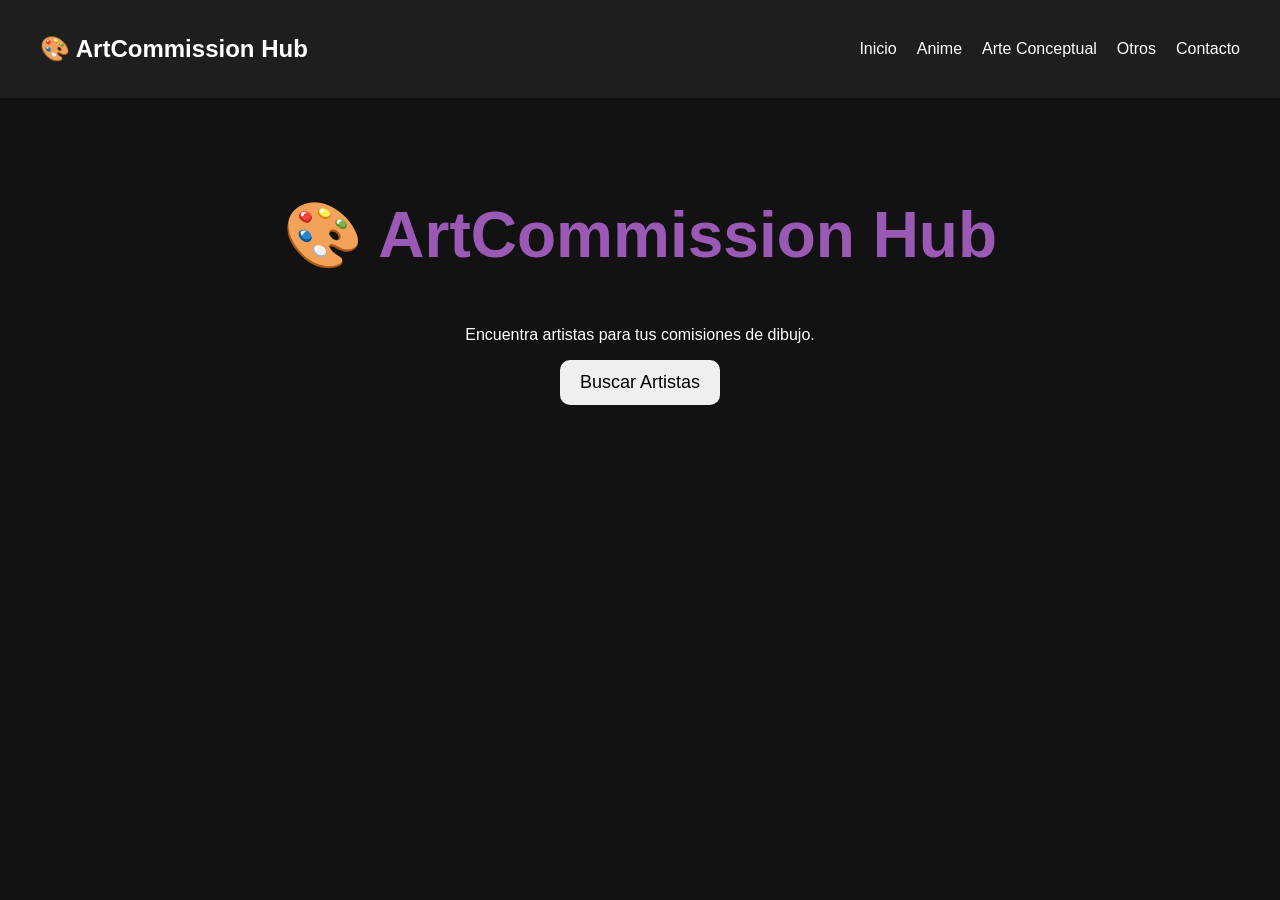
==== index.html @ eaa62bd5 "Landing page inicial" ====
<!DOCTYPE html>
<html lang="es">
<head>
    <meta charset="UTF-8">
    <meta name="viewport" content="width=device-width, initial-scale=1.0">
    <title>ArtCommission Hub</title>
    <link rel="stylesheet" href="style.css">
</head>
<body>

    <nav>
        <h2>🎨 ArtCommission Hub</h2>

        <ul>
            <li>Inicio</li>
            <li>Anime</li>
            <li>Arte Conceptual</li>
            <li>Otros</li>
            <li>Contacto</li>
        </ul>
    </nav>

    <section>
        <h1>🎨 ArtCommission Hub</h1>
        <p>Encuentra artistas para tus comisiones de dibujo.</p>
        <button>Buscar Artistas</button>
    </section>

    <script src="script.js"></script>

</body>
</html>
---- style.css ----
body {
    margin: 0;
    font-family: Arial, sans-serif;
    background-color: #121212;
    color: white;
}

nav {
    background-color: #1e1e1e;
    padding: 15px 40px;

    display: flex;
    justify-content: space-between;
    align-items: center;
}

ul {
    list-style: none;
    display: flex;
    gap: 20px;
}

li {
    cursor: pointer;
}

section {
    text-align: center;
    margin-top: 100px;
}

h1 {
    color: #9b59b6;
    font-size: 4rem;
}

button {
    padding: 12px 20px;
    border: none;
    border-radius: 10px;
    font-size: 18px;
    cursor: pointer;
}
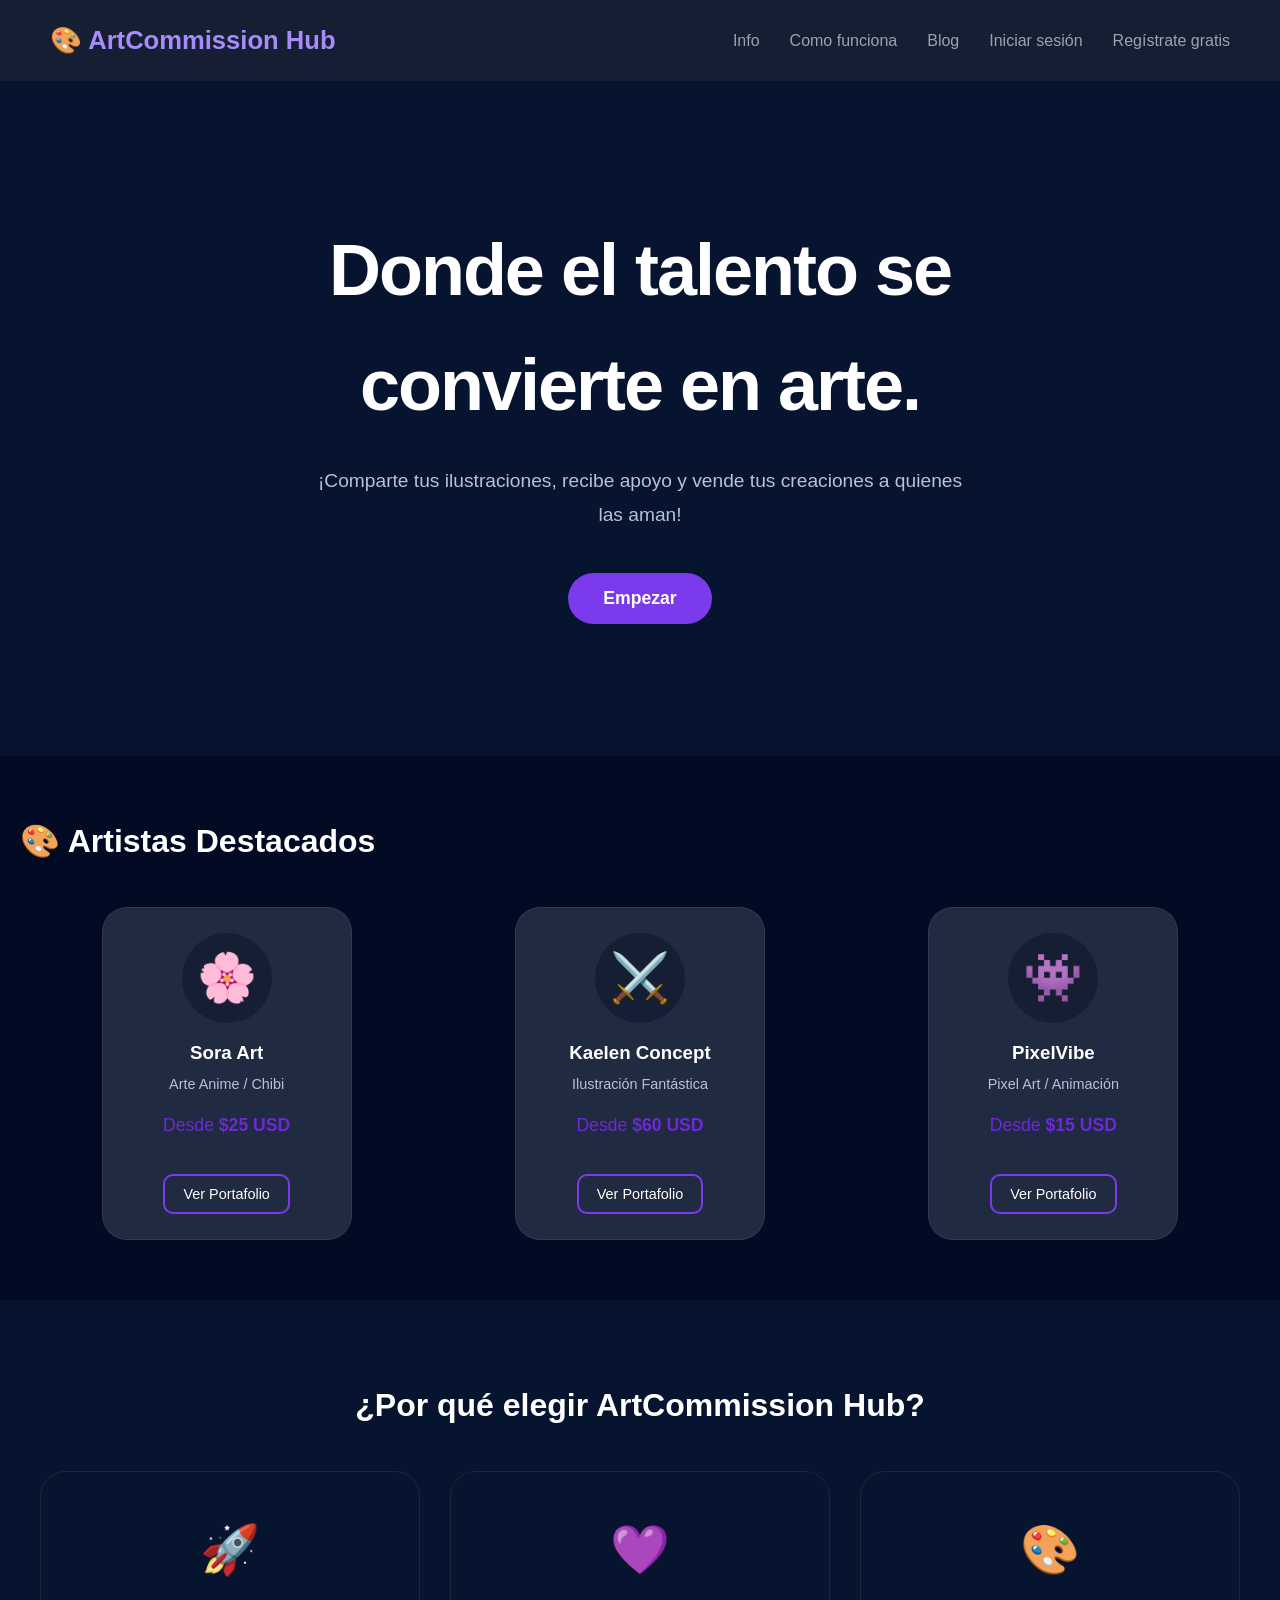
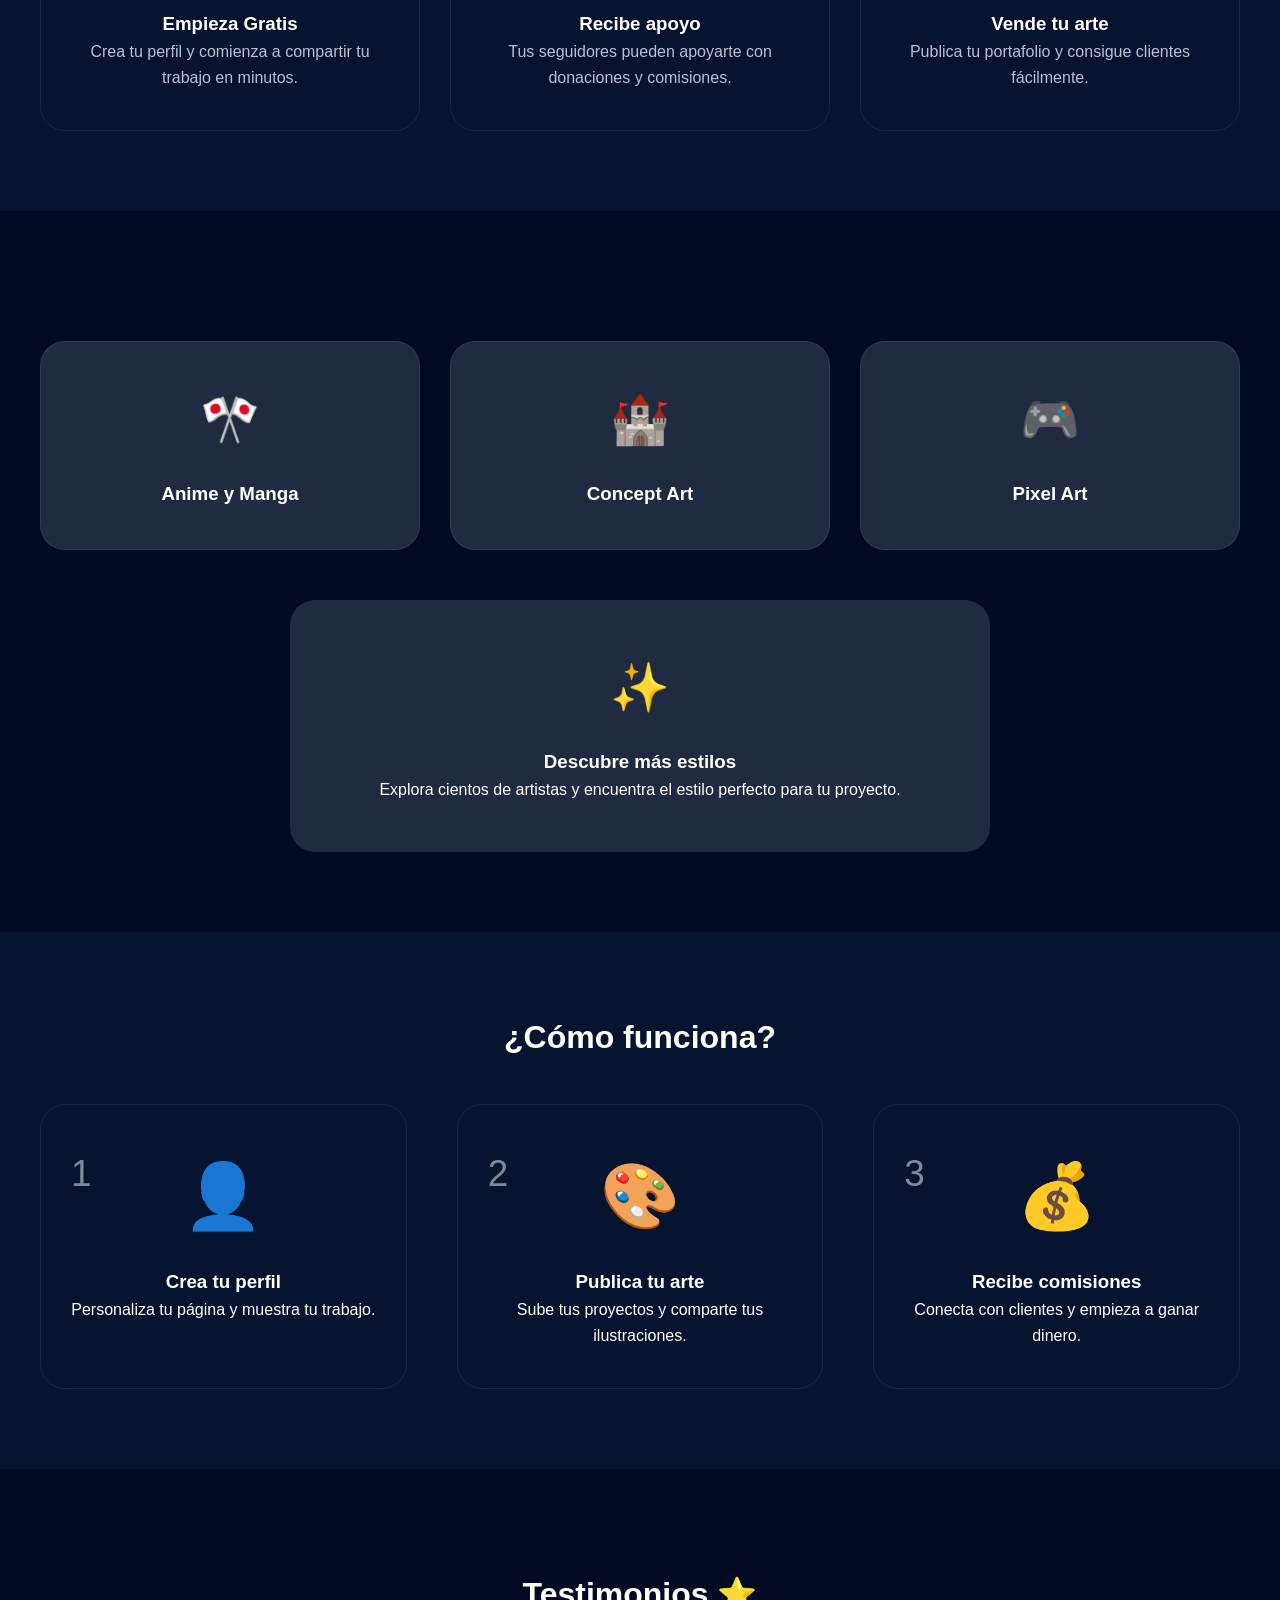
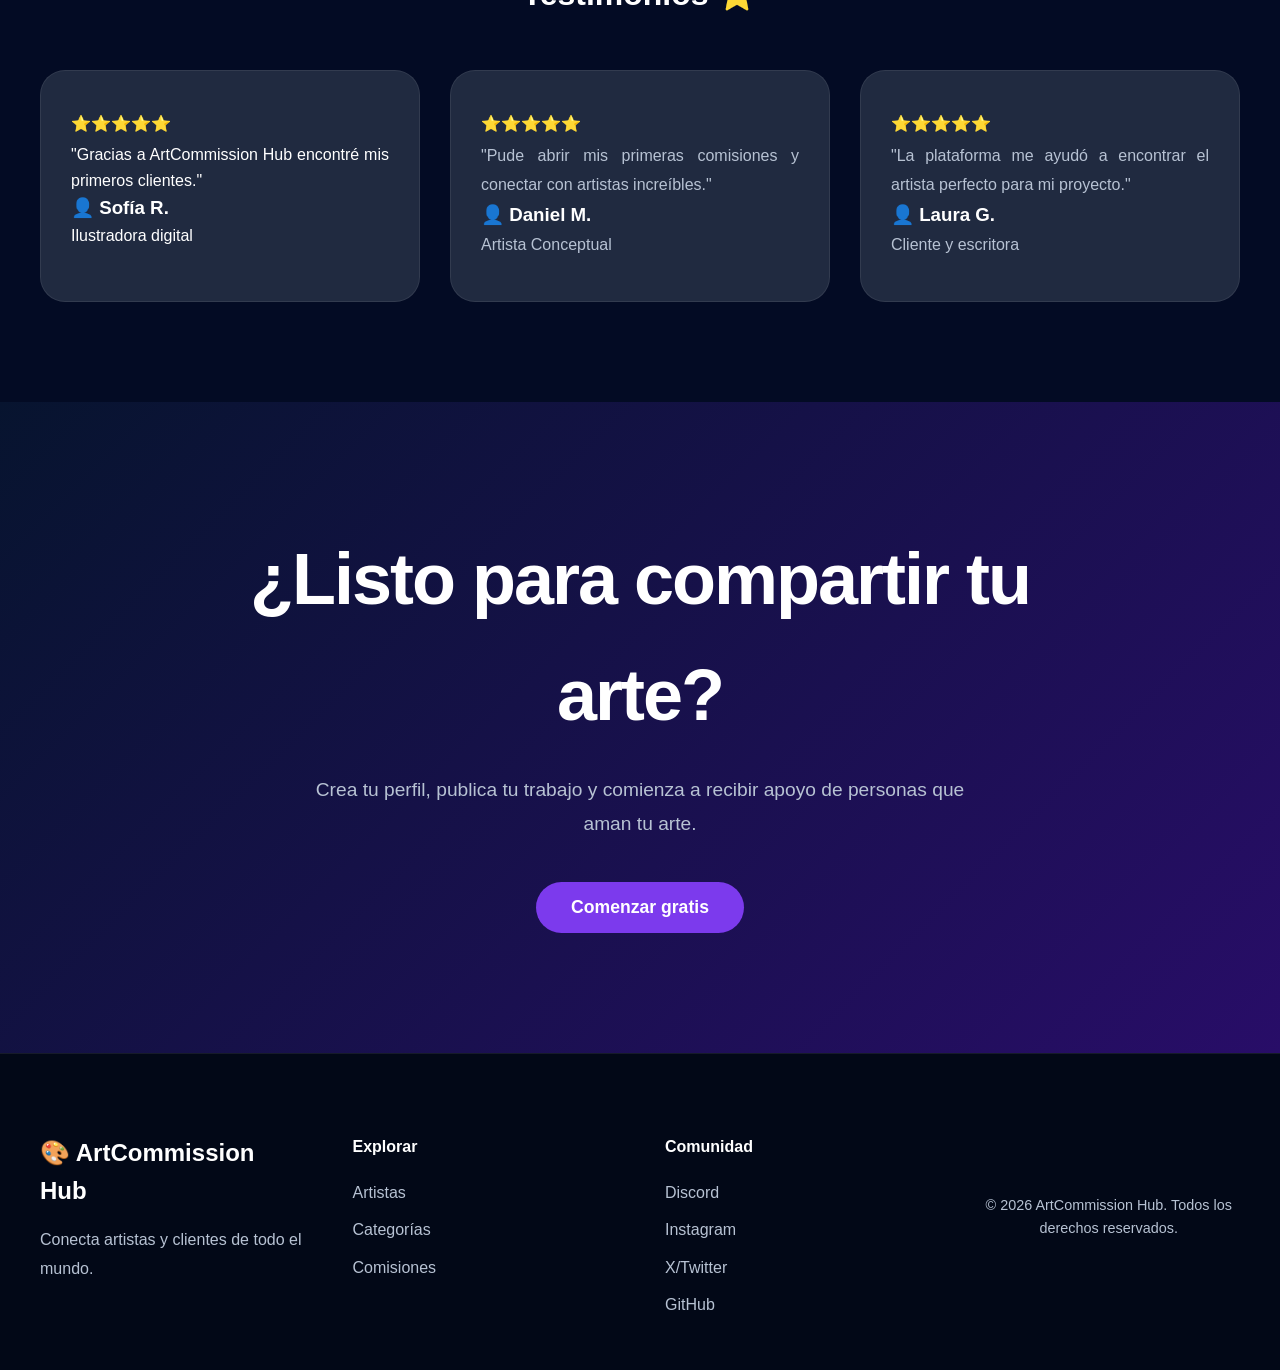
==== commit 1f2416a6: "reverse se sacaron los code de inicio" ====
--- a/index.html
+++ b/index.html
@@ -12,21 +12,216 @@
         <h2>🎨 ArtCommission Hub</h2>
 
         <ul>
-            <li>Inicio</li>
-            <li>Anime</li>
-            <li>Arte Conceptual</li>
-            <li>Otros</li>
-            <li>Contacto</li>
+            <li>Info</li>
+            <li>Como funciona</li>
+            <li>Blog</li>
+            <li>Iniciar sesión</li>
+            <li>Regístrate gratis</li>
         </ul>
     </nav>
 
-    <section>
-        <h1>🎨 ArtCommission Hub</h1>
-        <p>Encuentra artistas para tus comisiones de dibujo.</p>
-        <button>Buscar Artistas</button>
+    <main>
+        <section class="hero-section">
+            <h1>Donde el talento se convierte en arte.</h1>
+            <p>¡Comparte tus ilustraciones, recibe apoyo y vende tus creaciones a quienes las aman!</p>
+            <button>Empezar</button>
+        </section>
+    
+        <section class="artists-section">
+            <h2>🎨 Artistas Destacados</h2>
+            <div class="artists-grid">
+        <!-- Tarjeta Artista 1 -->
+            <div class="card artist-card">
+                <div class="profile-pic">🌸</div>
+                <h3>Sora Art</h3>
+                <p class="specialty">Arte Anime / Chibi</p>
+                <p class="price">Desde <strong>$25 USD</strong></p>
+                <button class="btn-sm">Ver Portafolio</button>
+            </div>
+
+        <!-- Tarjeta Artista 2 -->
+            <div class="card artist-card">
+                <div class="profile-pic">⚔️</div>
+                <h3>Kaelen Concept</h3>
+                <p class="specialty">Ilustración Fantástica</p>
+                <p class="price">Desde <strong>$60 USD</strong></p>
+                <button class="btn-sm">Ver Portafolio</button>
+            </div>
+
+        <!-- Tarjeta Artista 3 -->
+            <div class="card artist-card">
+                <div class="profile-pic">👾</div>
+                <h3>PixelVibe</h3>
+                <p class="specialty">Pixel Art / Animación</p>
+                <p class="price">Desde <strong>$15 USD</strong></p>
+                <button class="btn-sm">Ver Portafolio</button>
+            </div>
+        </section>
+
+        <section class="features-section">
+            <h2>¿Por qué elegir ArtCommission Hub?</h2>
+
+            <div class="features-grid">
+        <!-- Tarjeta feature 1 -->
+                <div class="card features-card">
+                    <div class="feature-icon">🚀</div>
+                    <h3>Empieza Gratis</h3>
+                    <p class="description">Crea tu perfil y comienza a compartir tu trabajo en minutos.</p>
+                </div>
+
+        <!-- Tarjeta feature 2 -->
+            
+                <div class="card features-card">
+                    <div class="feature-icon">💜</div>
+                    <h3>Recibe apoyo</h3>
+                    <p class="description">Tus seguidores pueden apoyarte con donaciones y comisiones.</p>
+                </div>
+
+        <!-- Tarjeta feature 3 -->
+                <div class="card features-card">
+                    <div class="feature-icon">🎨</div>
+                    <h3>Vende tu arte</h3>
+                    <p class="description">Publica tu portafolio y consigue clientes fácilmente.</p>
+                </div>
+            </div>
+        </section>
+
+        <section class="category-section">
+            <div class="category-grid">
+                
+        <!-- Tarjeta category 1 -->
+                <div class="card category-card">
+                    <div class="category-icon">🎌</div>
+                    <h3>Anime y Manga</h3>
+                </div>
+
+        <!-- Tarjeta category 2 -->
+                <div class="card category-card">
+                    <div class="category-icon">🏰</div>
+                    <h3>Concept Art</h3>
+                </div>
+
+        <!-- Tarjeta category 3 -->
+                <div class="card category-card">
+                    <div class="category-icon">🎮</div>
+                    <h3>Pixel Art</h3>
+                </div>
+            </div>
+
+        <!-- Tarjeta category 4 pero diferente -->
+            <div class="explore-card">
+                    <div class="category-icon">✨</div>
+                    <h3>Descubre más estilos</h3>
+                    <p>Explora cientos de artistas y encuentra el estilo perfecto para tu proyecto.</p>
+            </div>
+        </section>
+        
+        <section class="step-section">
+            <h2>¿Cómo funciona?</h2>
+
+            <div class="step-grid">
+        <!-- Tarjeta step 1 -->
+                <div class="card step-card">
+                    <div class="step-number">1</div>
+                    <div class="step-icon">👤</div>
+                    <h3>Crea tu perfil</h3>
+                    <p>Personaliza tu página y muestra tu trabajo.</p>
+                </div>
+
+        <!-- Tarjeta step 2 -->
+                <div class="card step-card">
+                    <div class="step-number">2</div>
+                    <div class="step-icon">🎨</div>
+                    <h3>Publica tu arte</h3>
+                    <p>Sube tus proyectos y comparte tus ilustraciones.</p>
+                </div>
+
+        <!-- Tarjeta step 3 -->
+                <div class="card step-card">
+                    <div class="step-number">3</div>
+                    <div class="step-icon">💰</div>
+                    <h3>Recibe comisiones</h3>
+                    <p>Conecta con clientes y empieza a ganar dinero.</p>
+                </div>
+            </div>
+        </section>
+
+        <section class="testimonio-section">
+            <h2>Testimonios ⭐</h2>
+
+            <div class="testimonio-grid">
+        <!-- Tarjeta testimonio 1 -->
+                <div class="card testimonio-card">
+                    <div class="testimonio-icono">⭐⭐⭐⭐⭐</div>
+                    <p>"Gracias a ArtCommission Hub encontré mis primeros clientes."</p>
+                    <h3>👤 Sofía R.</h3>
+                    <p>Ilustradora digital</p>
+                </div>
+
+        <!-- Tarjeta testimonio 2 -->
+                <div class="card testimonio-card">
+                    <div class="testimonio-icono">⭐⭐⭐⭐⭐</div>
+                    <p class="testimonio-text">
+                        "Pude abrir mis primeras comisiones y conectar con artistas increíbles."
+                    </p>
+                    <h3>👤 Daniel M.</h3>
+                    <p class="testimonio-role">Artista Conceptual</p>
+                </div>
+
+        <!-- Tarjeta testimonio 3 -->
+                <div class="card testimonio-card">
+                    <div class="testimonio-icono">⭐⭐⭐⭐⭐</div>
+                    <p class="testimonio-text">
+                        "La plataforma me ayudó a encontrar el artista perfecto para mi proyecto."
+                    </p>
+                    <h3>👤 Laura G.</h3>
+                    <p class="testimonio-role">Cliente y escritora</p>
+                </div>
+            </div>
+        </section>
+
+        <section class="CTA-section">
+            <h2>¿Listo para compartir tu arte?</h2>
+            <p>Crea tu perfil, publica tu trabajo y comienza a recibir apoyo de personas que aman tu arte.</p>
+            <button>Comenzar gratis</button>
+        </section>
+    </main>
+
+    <script src="script.js"></script>
+</body>
+<footer>
+    <div class="footer-container">
+
+    <!-- marca -->
+        <div class="footer-brand">
+            <h3>🎨 ArtCommission Hub</h3>
+            <p>Conecta artistas y clientes de todo el mundo.</p>
+        </div>
+
+    <!-- links -->
+        <div class="footer-links">
+            <h4>Explorar</h4>
+            <ul>
+                <li>Artistas</li>
+                <li>Categorías</li>
+                <li>Comisiones</li>
+            </ul>
+        </div>
+
+    <!-- social -->
+        <div class="footer-social">
+            <h4>Comunidad</h4>
+            <ul>
+                <li>Discord</li>
+                <li>Instagram</li>
+                <li>X/Twitter</li>
+                <li>GitHub</li>
+            </ul>
+        </div>
+        
+        <p class="footer-copy">
+    © 2026 ArtCommission Hub. Todos los derechos reservados.</p>
+    </div>
     </section>
-
-    <script src="script.js"></script>
-
-</body>
+</footer>
 </html>
--- a/style.css
+++ b/style.css
@@ -1,43 +1,528 @@
+/* variables */
+:root{
+    --bg-primary:#0B1020;
+    --bg-secondary:#161E33;
+    --card:#202A40;
+    --PAINT-1:#07142f;   
+    --PAINT-2:#280d68;
+
+    --purple:#7C3AED;
+    --purple-hover:#6D28D9;
+
+    --text:#FFFFFF;
+    --text-light:#B7C2D3;
+
+    --border:#2F3A56;
+
+    --radius:18px;
+
+    --transition:.25s ease;
+}
+
+/* reset */
+*{
+    margin:0;
+    padding:0;
+    box-sizing:border-box;
+}
+
+/* Configuración general */
 body {
-    margin: 0;
-    font-family: Arial, sans-serif;
-    background-color: #121212;
-    color: white;
-}
-
+    background:var(--bg-primary);
+    color:var(--text);
+    font-family:Arial, Helvetica, sans-serif;/* fuente */
+    line-height:1.6;/* espaciado entre lineas */
+}
+
+/* imagenes */
+img{
+    max-width:100%;
+    display:block;
+}
+
+/* Barra de navegación */
 nav {
-    background-color: #1e1e1e;
-    padding: 15px 40px;
-
     display: flex;
     justify-content: space-between;
     align-items: center;
-}
-
-ul {
+
+    padding: 20px 50px;
+    background:var(--bg-secondary);
+}
+
+/* Barra de navegación titulo */
+nav h2 {
+    margin: 0;
+    color: #A78BFA; /* Morado claro para resaltar el logo */
+    font-size: 1.6rem;
+    cursor:pointer;
+}
+
+/* Barra de navegación ul */
+nav ul {
+    display: flex;
+    gap: 30px;
     list-style: none;
+    align-items: center;
+    margin: 0;
+    padding: 0;
+}
+
+/* Barra de navegación li */
+nav ul li {
+    cursor: pointer;
+    font-weight: 500;
+    color: #9CA3AF;
+    transition: color 0.3s ease;
+}
+nav ul li:hover {
+    color:var(--purple); /* Cambia a morado al pasar el mouse */
+}
+
+/* partes en comun */
+.card {
+    background: var(--card);
+    border: 1px solid rgba(255,255,255,0.08);
+    border-radius: 25px;
+    transition: transform 0.3s ease, border-color 0.3s ease;
+}
+
+.card:hover {
+    transform: translateY(-10px);
+    border-color: var(--purple);
+}
+
+/* fin de partes en comun */
+
+/* Sección de Bienvenida */
+.hero-section {
+    background: #07142f;
     display: flex;
-    gap: 20px;
-}
-
-li {
-    cursor: pointer;
-}
-
-section {
-    text-align: center;
-    margin-top: 100px;
-}
-
-h1 {
-    color: #9b59b6;
+    flex-direction: column;
+    justify-content: center;
+    align-items: center;
+    text-align: center;
+
+    min-height: 75vh;
+    padding: 80px 20px;
+}
+
+.hero-section h1 {
+    font-size: clamp(2.5rem, 6vw, 4.5rem);
+    font-weight: 800;
+    letter-spacing: -2px;
+    margin-bottom: 20px;
+    max-width: 900px;
+}
+
+.hero-section p {
+    font-size: 1.2rem;
+    color: var(--text-light);
+    max-width: 650px;
+    margin-bottom: 40px;
+    line-height: 1.8;
+}
+
+.hero-section button {
+    background: var(--purple);
+    color: white;
+    border: none;
+    padding: 15px 35px;
+    border-radius: 999px;
+    font-size: 1.1rem;
+    font-weight: 600;
+    cursor: pointer;
+    transition: 0.3s;
+}
+
+.hero-section button:hover {
+    background: var(--purple-hover);
+    transform: translateY(-3px);
+    box-shadow: 0 10px 30px rgba(124, 58, 237, 0.4);
+}
+
+
+/* Sección de Artistas */
+.artists-section {
+    height: auto;
+    padding: 60px 20px;
+    background-color:#030b24; 
+}
+.artists-section h2 {
+    font-size: 2rem;
+    margin-bottom: 40px;
+}
+
+/* Rejilla de artistas */
+.artists-grid {
+    display: grid;
+    grid-template-columns: repeat(auto-fit, minmax(280px, 1fr));
+    justify-content: center;
+    justify-items: center;
+    gap: 40px;
+    max-width: 1200px;
+    width: 100%;
+    margin: 0 auto;
+}
+
+/* Tarjeta de artistas */
+.artist-card {
+    padding: 25px;
+    width: 250px;
+    text-align: center;
+}
+
+/* Avatar temporal del artista */
+.profile-pic {
+    font-size: 3rem;
+
+
+    width: 90px;
+    height: 90px;
+
+    background-color:var(--bg-secondary);
+
+    border-radius: 50%;
+    line-height: 80px;
+
+    display:flex;
+    justify-content:center;
+    align-items:center;
+
+    margin: 0 auto 15px auto;
+}
+
+.artist-card h3 {
+    margin: 10px 0 5px 0;
+}
+
+.specialty {
+    color:var(--text-light);
+    font-size: 0.9rem;
+    margin-bottom: 15px;
+}
+
+.price {
+    color:var(--purple-hover);
+    font-size: 1.1rem;
+    margin-bottom: 20px;
+}
+
+/* Botón pequeño para las tarjetas */
+.btn-sm {
+    margin-top:15px;
+    padding: 10px 18px;
+
+    background-color: transparent;
+    color: white;
+
+    border: 2px solid var(--purple);
+    border-radius: 10px;
+
+    cursor: pointer;
+
+    font-size: 0.9rem;
+    transition:0.3s;
+}
+.btn-sm:hover {
+    background:var(--purple-hover);
+    color:var(--text);
+}
+
+
+/* Sección de ventajas */
+.features-section {
+    padding: 100px 20px;
+    text-align: center;
+    background-color: #07142f;
+    padding: 80px 20px;
+}
+
+/* titulo ventajas */
+.features-section h2 {
+    font-size: 2rem;
+    margin-bottom: 40px;
+    color:var(--text);
+    text-align: center;
+}
+
+/* rejilla de ventajas */
+.features-grid {
+    display: grid;
+    grid-template-columns: repeat(auto-fit, minmax(280px, 1fr));
+    gap: 30px;
+    max-width: 1200px;
+    width: 100%;
+    margin: 0 auto;
+}
+
+/* targetas de ventajas */
+.features-card {
+    background: var(--card-bg);
+    padding: 40px 30px;
+    text-align: center;
+    cursor: pointer;
+}
+
+/* icono ventajas */
+.feature-icon {
+    font-size: 3rem;
+    margin-bottom: 20px;
+}
+
+/* descripcion ventajas */
+.description {
+    color: var(--text-light);
+    line-height: 1.6;
+}
+
+
+/* Sección de categorias */
+.category-section {
+    text-align: center;
+    padding: 80px 20px;
+    background-color:#030b24;
+}
+
+/* rejilla de categorias */
+.category-grid {
+    display: grid;
+    grid-template-columns: repeat(auto-fit, minmax(220px, 1fr));
+    gap: 30px;
+    max-width: 1200px;
+    margin: 50px auto 0;
+}
+
+/* targetas de categorias */
+.category-card {
+    padding: 40px 20px;
+    cursor: pointer;
+}
+
+/* icono de categorias */
+.category-icon {
+    font-size: 3rem;
+    margin-bottom: 20px;
+}
+
+/* targeta pero especial de categorias */
+/*no se unio a partes en comun porq es mas especial */
+.explore-card{
+    background: var(--card);
+    max-width: 700px;
+    margin: 50px auto 0;
+    padding: 50px;
+    border-radius: 25px;
+    text-align: center;
+    transition: 0.3s;
+    cursor: pointer;
+}
+
+.explore-card:hover{
+    transform: translateY(-10px);
+    border: 1px solid var(--purple);
+}
+
+
+/* Sección de pasos */
+.step-section {
+    padding: 100px 20px;
+    text-align: center;
+    background-color: #07142f;
+    padding: 80px 20px;
+}
+
+/* titulo pasos */
+.step-section h2 {
+    font-size: 2rem;
+    margin-bottom: 40px;
+    color:var(--text);
+    text-align: center;
+}
+
+/* rejilla de pasos */
+.step-grid {
+    display: grid;
+    grid-template-columns: repeat(auto-fit, minmax(280px, 1fr));
+    gap: 50px;
+    max-width: 1200px;
+    width: 100%;
+    margin: 0 auto;
+}
+
+/* targetas de pasos */
+.step-card {
+    background: var(--card-bg);
+    padding: 40px 30px;
+    text-align: center;
+    cursor: pointer;
+}
+
+/* nuemeros de pasos */
+.step-number {
+    font-size: 2.3rem;
+    margin-bottom: 20px;
+    position: absolute;
+    opacity: 0.5;
+}
+
+/* iconos de pasos */
+.step-icon {
     font-size: 4rem;
-}
-
-button {
-    padding: 12px 20px;
+    margin-bottom: 20px;
+    position: relative;
+}
+
+
+/* Sección de testimonios */
+.testimonio-section {
+    padding: 100px 20px;
+    text-align: center;
+    background-color: #030b24;
+}
+
+/* titulo testimonio */
+.testimonio-section h2 {
+    font-size: 2rem;
+    margin-bottom: 40px;
+    color:var(--text);
+    text-align: center;
+}
+
+/* rejilla de testimonios */
+.testimonio-grid {
+    display: grid;
+    grid-template-columns: repeat(auto-fit, minmax(280px, 1fr));
+    gap: 30px;
+    max-width: 1200px;
+    margin: 50px auto 0;
+}
+
+/* targeta de testimonios */
+.testimonio-card {
+    padding: 40px 30px;
+    text-align: justify;
+}
+
+/* icono de testimonios */
+.testimonio-icono {
+    font-size: 1rem;
+    margin-bottom: 5px;
+}
+
+/* text de testimonios */
+.testimonio-text{
+    color: var(--text-light);
+    line-height: 1.8;
+}
+
+/* textrole de testimonios */
+.testimonio-role{
+    color: var(--text-light);
+    line-height: 2;
+}
+
+
+/* Sección de CTA */
+.CTA-section {
+    background:linear-gradient(135deg, var(--PAINT-1),var(--PAINT-2));
+    display: flex;
+    flex-direction: column;
+    justify-content: center;
+    align-items: center;
+    text-align: center;
+    padding: 120px 20px;
+}
+
+.CTA-section h2 {
+    font-size: clamp(3rem, 6vw, 4.5rem);
+    font-weight: 800;
+    letter-spacing: -2px;
+    margin-bottom: 20px;
+    max-width: 900px;
+}
+
+.CTA-section p {
+    font-size: 1.2rem;
+    color: var(--text-light);
+    max-width: 650px;
+    margin-bottom: 40px;
+    line-height: 1.8;
+}
+
+.CTA-section button {
+    background: var(--purple);
+    color: white;
     border: none;
-    border-radius: 10px;
-    font-size: 18px;
-    cursor: pointer;
+    padding: 15px 35px;
+    border-radius: 999px;
+    font-size: 1.1rem;
+    font-weight: 600;
+    cursor: pointer;
+    transition: 0.3s;
+}
+
+.CTA-section button:hover {
+    background: var(--purple-hover);
+    transform: translateY(-3px);
+    box-shadow: 0 10px 30px rgba(124, 58, 237, 0.4);
+}
+
+
+/* Footer */
+footer {
+    background-color: #020817;
+    padding: 80px 20px 40px;
+    border-top: 1px solid rgba(255,255,255,0.08);
+}
+
+.footer-container {
+    display: grid;
+    grid-template-columns: repeat(auto-fit, minmax(250px, 1fr));
+    gap: 50px;
+    max-width: 1200px;
+    margin: 0 auto;
+}
+
+.footer-brand h3 {
+    font-size: 1.5rem;
+    margin-bottom: 15px;
+}
+
+.footer-brand p {
+    color: var(--text-light);
+    line-height: 1.8;
+}
+
+/* los agrupamos para no repetir code */
+.footer-links h4,
+.footer-social h4 {
+    margin-bottom: 20px;
+}
+
+.footer-links ul,
+.footer-social ul {
+    list-style: none;
+    padding-left: 0;
+}
+
+.footer-links li,
+.footer-social li {
+    margin-bottom: 12px;
+    color: var(--text-light);
+    cursor: pointer;
+    transition: color 0.3s ease, transform 0.3s ease;
+}
+
+.footer-links li:hover,
+.footer-social li:hover {
+    color: var(--purple);
+    transform: translateX(5px);
+}
+
+.footer-copy {
+    text-align: center;
+    margin-top: 60px;
+    color: var(--text-light);
+    font-size: 0.9rem;
 }
